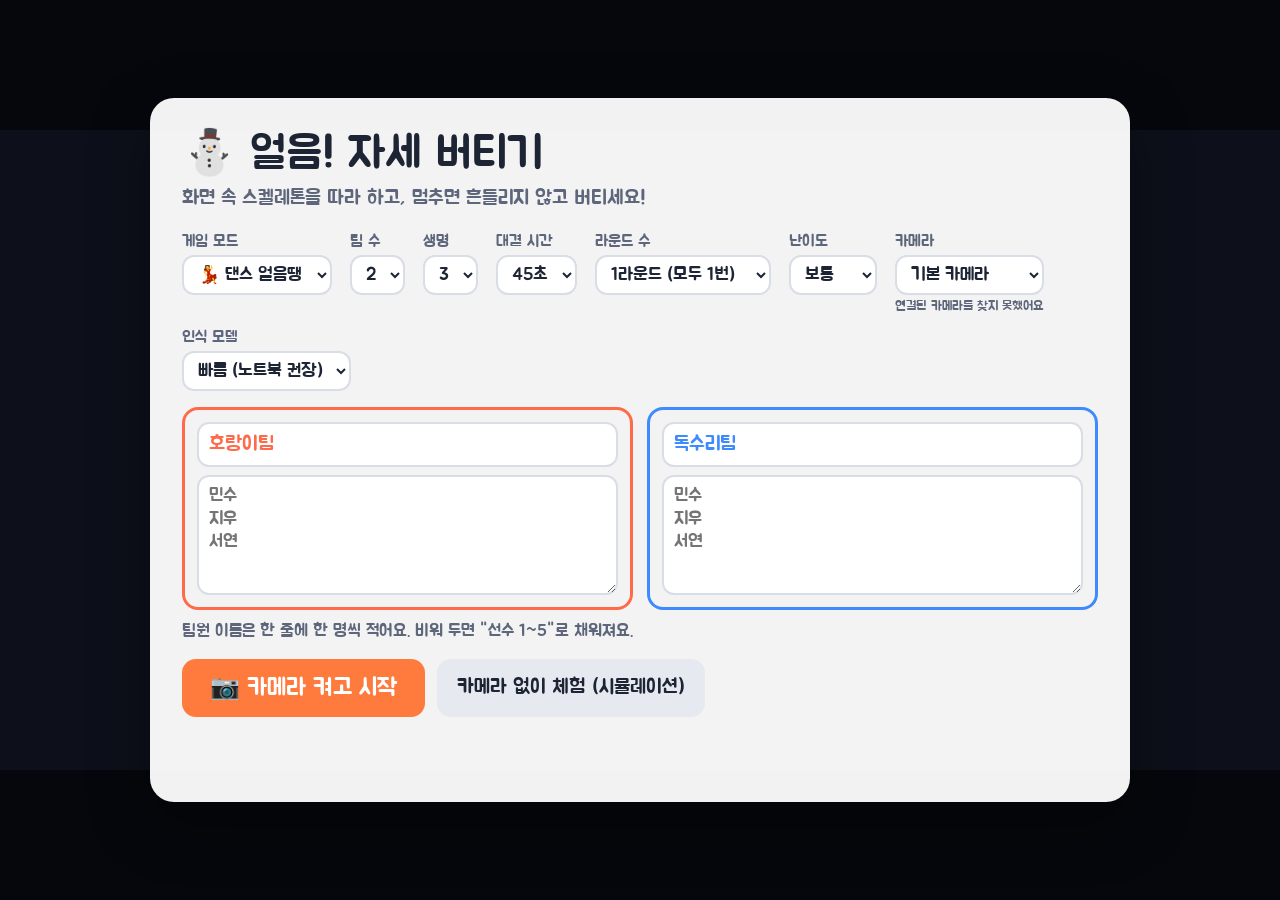
==== index.html @ ce761e34 "Serve without caching so updates never mix file versions After an update, Chrome reloaded app.js but" ====
<!doctype html>
<html lang="ko">
<head>
  <meta charset="utf-8" />
  <meta name="viewport" content="width=device-width, initial-scale=1" />
  <title>얼음! 자세 버티기</title>
  <link rel="preconnect" href="https://fonts.googleapis.com" />
  <link href="https://fonts.googleapis.com/css2?family=Jua&display=swap" rel="stylesheet" />
  <link rel="stylesheet" href="css/style.css" />
</head>
<body>
  <video id="video" playsinline muted></video>
  <canvas id="stage"></canvas>

  <!-- 게임 중 HUD -->
  <div id="hud" class="hidden">
    <div class="topbar">
      <div class="round-timer"><span id="roundTime">60</span><small>초</small></div>
      <div class="pose-card">
        <canvas id="ghost" width="360" height="400"></canvas>
        <div class="pose-info">
          <div class="pose-name"><span id="poseEmoji"></span> <span id="poseName"></span></div>
          <div class="pose-hint" id="poseHint"></div>
          <div class="bar"><div id="poseBar"></div></div>
          <div class="pose-phase" id="posePhase"></div>
        </div>
      </div>
      <div class="round-timer ghosty"><span>⛄</span></div>
    </div>
    <div class="player-panel" id="panel0"></div>
    <div class="player-panel right" id="panel1"></div>
  </div>

  <!-- 큰 글씨 알림 (카운트다운 등) -->
  <div id="bigText" class="hidden"></div>

  <!-- 설정 화면 -->
  <section id="setup" class="screen">
    <div class="card wide">
      <h1>⛄ 얼음! 자세 버티기</h1>
      <p class="sub">화면 속 스켈레톤을 따라 하고, 멈추면 흔들리지 않고 버티세요!</p>
      <div class="row">
        <label>게임 모드
          <select id="mode"><option value="dance">💃 댄스 얼음땡</option><option value="hold">🧊 자세 버티기</option></select>
        </label>
        <label>팀 수
          <select id="teamCount"><option>2</option><option>3</option><option>4</option></select>
        </label>
        <label>생명
          <select id="lives"><option>3</option><option>4</option><option>5</option></select>
        </label>
        <label>대결 시간
          <select id="roundSec"><option value="30">30초</option><option value="45">45초</option><option value="60">60초</option><option value="90">90초</option></select>
        </label>
        <label>라운드 수
          <select id="rounds"><option value="1">1라운드 (모두 1번)</option><option value="2">2라운드 (모두 2번)</option><option value="3">3라운드 (모두 3번)</option></select>
        </label>
        <label id="poseSecLabel">자세 바뀌는 간격
          <select id="poseSec"><option value="10">10초</option><option value="15">15초</option><option value="20">20초</option></select>
        </label>
        <label>난이도
          <select id="difficulty"><option value="easy">쉬움</option><option value="normal">보통</option><option value="hard">어려움</option></select>
        </label>
        <label>카메라
          <select id="camera"><option value="">기본 카메라</option></select>
          <small id="cameraNote" class="note"></small>
        </label>
        <label>인식 모델
          <select id="model"><option value="lite">빠름 (노트북 권장)</option><option value="full">정확 (좋은 PC)</option></select>
        </label>
      </div>
      <div id="teams" class="teams"></div>
      <p class="tip">팀원 이름은 한 줄에 한 명씩 적어요. 비워 두면 "선수 1~5"로 채워져요.</p>
      <div class="actions">
        <button id="startBtn" class="primary">📷 카메라 켜고 시작</button>
        <button id="simBtn">카메라 없이 체험 (시뮬레이션)</button>
      </div>
      <p id="setupMsg" class="msg"></p>
    </div>
  </section>

  <!-- 대기실: 점수판 + 다음 대결 뽑기 -->
  <section id="lobby" class="screen hidden">
    <div class="lobby-left card">
      <h2>🏆 점수판</h2>
      <div id="scoreboard"></div>
      <h3>최근 대결</h3>
      <ol id="history"></ol>
      <div class="small-actions">
        <button id="settingsBtn">⚙️ 설정</button>
        <button id="resetScoreBtn">점수 초기화</button>
      </div>
    </div>
    <div class="lobby-right card">
      <h2>다음 대결</h2>
      <div id="stageInfo" class="stage-info"></div>
      <div class="versus" id="versus"></div>
      <div id="modeInfo" class="mode-info"></div>
      <div class="presence">
        <span id="pres0">왼쪽 선수 ⏳</span>
        <span id="pres1">오른쪽 선수 ⏳</span>
      </div>
      <p class="tip">두 선수는 화면 왼쪽/오른쪽에 서서 머리부터 발끝까지 보이게 해 주세요.</p>
      <div class="actions">
        <button id="drawBtn">🎲 다시 뽑기 <kbd>R</kbd></button>
        <button id="fightBtn" class="primary">대결 시작! <kbd>Space</kbd></button>
      </div>
    </div>
  </section>

  <!-- 결과 -->
  <section id="result" class="screen hidden">
    <div class="card">
      <div id="resultTitle" class="result-title"></div>
      <div id="resultBody" class="result-body"></div>
      <div class="actions">
        <button id="nextBtn" class="primary">다음 대결 <kbd>Space</kbd></button>
      </div>
    </div>
  </section>

  <script type="module" src="js/app.js"></script>
  <script>
    // 게임 코드가 못 뜨면(예: 브라우저가 옛 파일을 캐시해서 버전이 섞임) 버튼이 안 눌리므로 안내를 띄운다
    setTimeout(function () {
      if (window.__game) return;
      var m = document.getElementById('setupMsg');
      if (m) {
        m.style.color = 'var(--bad)';
        m.textContent = '게임을 불러오지 못했어요. Cmd+Shift+R (윈도우는 Ctrl+Shift+R)로 강력 새로고침해 주세요. 그래도 안 되면 인터넷 연결과 서버가 켜져 있는지 확인해 주세요.';
      }
    }, 3000);
  </script>
</body>
</html>
---- css/style.css ----
:root {
  --panel-h: 150px;
  --bg: #11151f;
  --card: rgba(255, 255, 255, 0.95);
  --ink: #1d2433;
  --muted: #5d667a;
  --accent: #ff7a3d;
  --good: #2fbf71;
  --bad: #ff4d5e;
  --warn: #ffb020;
}

* { box-sizing: border-box; }
html, body { margin: 0; height: 100%; overflow: hidden; background: var(--bg); color: var(--ink);
  font-family: 'Jua', 'Apple SD Gothic Neo', 'Malgun Gothic', sans-serif; }
button, select, input, textarea { font: inherit; }

#video { display: none; }
#stage { position: fixed; inset: 0; width: 100vw; height: 100vh; object-fit: contain; background: #000; }
/* 게임 중엔 아래쪽 선수 패널 자리만큼 영상을 올려서 발이 가려지지 않게 */
body.playing #stage { height: calc(100vh - var(--panel-h)); }

.hidden { display: none !important; }

/* ---------- 공통 카드/버튼 ---------- */
.screen { position: fixed; inset: 0; display: flex; align-items: center; justify-content: center;
  gap: 24px; padding: 24px; background: rgba(10, 14, 22, 0.55); overflow: auto; }
.card { background: var(--card); border-radius: 24px; padding: 28px 32px; box-shadow: 0 20px 60px rgba(0,0,0,.35);
  max-width: 560px; width: 100%; }
.card.wide { max-width: 980px; }
h1 { margin: 0 0 4px; font-size: 44px; font-weight: 400; }
h2 { margin: 0 0 16px; font-size: 32px; font-weight: 400; }
h3 { margin: 20px 0 8px; font-size: 22px; font-weight: 400; color: var(--muted); }
.sub { margin: 0 0 20px; color: var(--muted); font-size: 20px; }
.tip { color: var(--muted); font-size: 17px; margin: 10px 0; }
.msg { color: var(--bad); min-height: 1.2em; font-size: 18px; }

.row { display: flex; flex-wrap: wrap; gap: 12px 18px; margin-bottom: 16px; }
.row label { display: flex; flex-direction: column; font-size: 16px; color: var(--muted); gap: 4px; }
select, input, textarea { border: 2px solid #d9dde6; border-radius: 12px; padding: 8px 10px; background: #fff; color: var(--ink); font-size: 18px; }
textarea { resize: vertical; min-height: 120px; width: 100%; }

.teams { display: grid; grid-template-columns: repeat(auto-fit, minmax(190px, 1fr)); gap: 14px; }
.team-edit { border-radius: 16px; padding: 12px; border: 3px solid; display: flex; flex-direction: column; gap: 8px; }
.team-edit input { width: 100%; font-size: 20px; }

.actions { display: flex; gap: 12px; flex-wrap: wrap; margin-top: 18px; }
button { border: none; border-radius: 14px; padding: 12px 20px; font-size: 20px; cursor: pointer; background: #e6e9f0; color: var(--ink); }
button:hover { filter: brightness(0.96); }
button.primary { background: var(--accent); color: #fff; font-size: 24px; padding: 14px 28px; }
kbd { font-family: inherit; font-size: 14px; opacity: .7; border: 1px solid currentColor; border-radius: 6px; padding: 0 5px; margin-left: 6px; }

/* ---------- 대기실 ---------- */
#lobby { align-items: stretch; }
.lobby-left, .lobby-right { max-width: 460px; align-self: center; }
.team-score { display: flex; align-items: center; justify-content: space-between; padding: 10px 16px; border-radius: 14px; margin-bottom: 8px; color: #fff; font-size: 26px; }
.team-score b { font-size: 34px; font-weight: 400; }
#history { padding-left: 22px; margin: 0; font-size: 18px; color: var(--muted); max-height: 180px; overflow: auto; }
.small-actions { display: flex; gap: 8px; margin-top: 16px; }
.small-actions button { font-size: 16px; padding: 8px 14px; }

.versus { display: grid; grid-template-columns: 1fr auto 1fr; align-items: center; gap: 10px; text-align: center; }
.versus .who { border-radius: 18px; padding: 16px 8px; color: #fff; }
.versus .who .team { font-size: 18px; opacity: .9; }
.versus .who .name { font-size: 36px; }
.versus .vs { font-size: 34px; color: var(--accent); }
.versus.rolling .name { animation: shake .12s infinite; }
@keyframes shake { 50% { transform: translateY(-3px); } }
.presence { display: flex; justify-content: space-between; margin-top: 14px; font-size: 18px; }
.presence .on { color: var(--good); }

/* ---------- 게임 HUD ---------- */
#hud { position: fixed; inset: 0; pointer-events: none; }
.topbar { position: absolute; top: 14px; left: 14px; right: 14px; display: flex; justify-content: space-between; align-items: flex-start; gap: 12px; }
.round-timer { background: rgba(0,0,0,.55); color: #fff; border-radius: 20px; padding: 10px 18px; font-size: 54px; min-width: 120px; text-align: center; }
.round-timer small { font-size: 22px; margin-left: 2px; }
.round-timer.ghosty { background: transparent; }
.pose-card { display: flex; gap: 14px; align-items: center; background: var(--card); border-radius: 22px; padding: 10px 22px 10px 10px; box-shadow: 0 10px 30px rgba(0,0,0,.3); }
#ghost { width: 120px; height: 134px; background: #eef1f7; border-radius: 16px; }
.pose-name { font-size: 46px; line-height: 1.1; }
.pose-hint { font-size: 20px; color: var(--muted); margin-bottom: 8px; }
.pose-phase { font-size: 18px; margin-top: 6px; color: var(--accent); }
.bar { height: 12px; background: #e3e7ef; border-radius: 99px; overflow: hidden; min-width: 260px; }
.bar > div { height: 100%; background: var(--accent); width: 0; transition: width .1s linear; }

.player-panel { position: absolute; bottom: 10px; left: 12px; width: calc(50vw - 18px); height: calc(var(--panel-h) - 20px); background: rgba(0,0,0,.72); color: #fff; border-radius: 20px; padding: 10px 16px; border: 4px solid transparent;
  display: grid; grid-template-columns: 1fr 1.1fr; gap: 14px; align-items: center; }
.player-panel.right { left: auto; right: 12px; }
.player-panel .who { display: flex; gap: 10px; align-items: baseline; flex-wrap: wrap; }
.player-panel .pname { font-size: 34px; }
.player-panel .pteam { font-size: 18px; opacity: .85; }
.player-panel .hearts { font-size: 30px; letter-spacing: 2px; margin: 2px 0; }
.player-panel .hearts .lost { filter: grayscale(1); opacity: .35; }
.meter { display: grid; grid-template-columns: 74px 1fr 52px; align-items: center; gap: 8px; font-size: 16px; margin-top: 4px; }
.meter .track { height: 14px; background: rgba(255,255,255,.18); border-radius: 99px; overflow: hidden; }
.meter .fill { height: 100%; width: 0; border-radius: 99px; }
.status { font-size: 24px; min-height: 1.3em; }
.status.ok { color: var(--good); }
.status.wobble, .status.missing { color: var(--bad); }
.status.pose { color: var(--warn); }
.player-panel.hit { animation: hit .5s; }
@keyframes hit { 0%,100% { background: rgba(0,0,0,.6); } 30% { background: rgba(255,60,80,.85); transform: scale(1.03); } }
.player-panel.out { opacity: .55; }

#bigText { position: fixed; inset: 0; display: flex; align-items: center; justify-content: center; pointer-events: none;
  font-size: 22vh; color: #fff; text-shadow: 0 8px 30px rgba(0,0,0,.6); }
#bigText.pop { animation: pop .6s ease-out; }
@keyframes pop { from { transform: scale(1.6); opacity: 0; } to { transform: scale(1); opacity: 1; } }

/* ---------- 결과 ---------- */
.result-title { font-size: 52px; text-align: center; }
.result-body { display: grid; grid-template-columns: 1fr 1fr; gap: 12px; margin-top: 18px; }
.result-body .rcol { border-radius: 16px; padding: 14px; color: #fff; text-align: center; font-size: 20px; }
.result-body .rcol .big { font-size: 32px; }
#result .actions { justify-content: center; }

@media (max-width: 760px) {
  :root { --panel-h: 210px; }
  .player-panel { grid-template-columns: 1fr; gap: 2px; padding: 8px 10px; }
  .meter { grid-template-columns: 52px 1fr 34px; font-size: 13px; }
  h1 { font-size: 32px; }
  .pose-name { font-size: 30px; }
  .round-timer { font-size: 34px; min-width: 80px; }
  .round-timer.ghosty { display: none; }
  .bar { min-width: 140px; }
  .player-panel .pname { font-size: 24px; }
}
button:disabled { opacity: .45; cursor: not-allowed; }
#lobby { flex-wrap: wrap; }
.team-score small { display: block; font-size: 15px; opacity: .85; }
.team-score span { min-width: 0; }
.row label .note { font-size: 13px; color: var(--muted); max-width: 240px; }
#camera { max-width: 260px; }
.mode-info { font-size: 16px; color: var(--muted); margin: 10px 0 0; }
.mode-info.sim { color: #c0571f; }

/* ---------- 댄스 얼음땡: 가운데 위쪽 큰 춤 카드 ---------- */
#hud.dance .pose-card { flex-direction: column; gap: 6px; padding: 12px 16px 12px; text-align: center; border: 5px solid transparent; transition: border-color .2s, background .2s; }
#hud.dance #ghost { width: min(27vh, 24vw, 240px); height: min(30vh, 27vw, 266px); }
#hud.dance .pose-name { font-size: 28px; }
#hud.dance .pose-hint { font-size: 15px; margin-bottom: 4px; }
#hud.dance .bar { min-width: 0; width: 100%; }
#hud.dance.frozen .pose-card { border-color: #2a9df4; background: #e9f6ff; }
#hud.dance.frozen #ghost { background: #d4ecff; }
.player-panel .pscore { margin-left: auto; font-size: 34px; color: #ffd84d; }

/* ---------- 대회 단계 ---------- */
.stage-info { font-size: 18px; color: var(--muted); margin: -8px 0 14px; }
.stage-info.knockout { color: #d9480f; }
.stage-info.done { color: #b8860b; }
.stage-msg { grid-column: 1 / -1; font-size: 24px; padding: 14px 0; text-align: center; }
.stage-msg small { display: block; color: var(--muted); font-size: 16px; margin: 6px 0 12px; }
.stage-msg .champ { color: #fff; border-radius: 18px; padding: 14px; margin: 10px auto; max-width: 280px; font-size: 38px; box-shadow: 0 0 0 5px #ffd84d; }
.stage-msg .champ small { color: #fff; opacity: .9; margin: 0; }

.stage-msg .awards { display: grid; grid-template-columns: 1fr 1fr; gap: 10px; margin: 12px 0 4px; text-align: left; font-size: 17px; }
.stage-msg .awards > div { background: #f3f5fa; border-radius: 14px; padding: 10px 12px; }
.stage-msg .awards b { display: block; margin-bottom: 4px; }
.stage-msg .awards span { display: block; }
.stage-msg .awards em { font-style: normal; color: var(--muted); font-size: 14px; }
.stage-msg .awards.one { grid-template-columns: 1fr; max-width: 320px; margin-left: auto; margin-right: auto; }
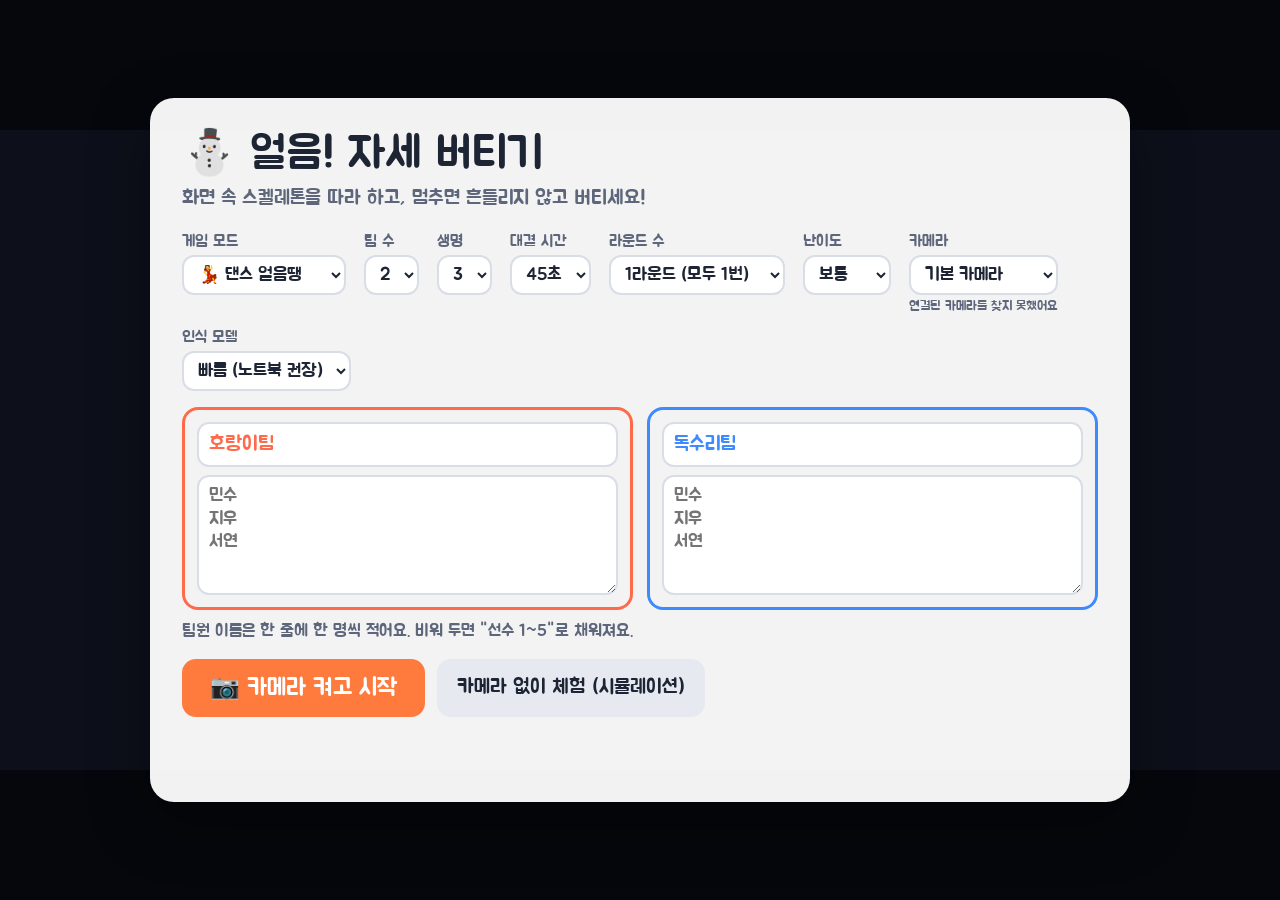
==== commit b2761157: "Add balloon, wall, running race and goalkeeper modes Four active mini-games share one module (js/arc" ====
--- a/index.html
+++ b/index.html
@@ -41,7 +41,14 @@
       <p class="sub">화면 속 스켈레톤을 따라 하고, 멈추면 흔들리지 않고 버티세요!</p>
       <div class="row">
         <label>게임 모드
-          <select id="mode"><option value="dance">💃 댄스 얼음땡</option><option value="hold">🧊 자세 버티기</option></select>
+          <select id="mode">
+            <option value="dance">💃 댄스 얼음땡</option>
+            <option value="balloon">🎈 풍선 터뜨리기</option>
+            <option value="wall">🧱 벽 통과하기</option>
+            <option value="race">🏃 제자리 달리기</option>
+            <option value="goalie">🧤 골키퍼</option>
+            <option value="hold">🧊 자세 버티기</option>
+          </select>
         </label>
         <label>팀 수
           <select id="teamCount"><option>2</option><option>3</option><option>4</option></select>
@@ -100,7 +107,7 @@
         <span id="pres0">왼쪽 선수 ⏳</span>
         <span id="pres1">오른쪽 선수 ⏳</span>
       </div>
-      <p class="tip">두 선수는 화면 왼쪽/오른쪽에 서서 머리부터 발끝까지 보이게 해 주세요.</p>
+      <p class="tip">두 선수는 화면 왼쪽/오른쪽에 서서 머리부터 발끝까지 보이게 해 주세요. 한 명만 있어도 시작할 수 있어요 (연습 경기, 기록 안 함).</p>
       <div class="actions">
         <button id="drawBtn">🎲 다시 뽑기 <kbd>R</kbd></button>
         <button id="fightBtn" class="primary">대결 시작! <kbd>Space</kbd></button>
--- a/css/style.css
+++ b/css/style.css
@@ -159,3 +159,19 @@
 .stage-msg .awards span { display: block; }
 .stage-msg .awards em { font-style: normal; color: var(--muted); font-size: 14px; }
 .stage-msg .awards.one { grid-template-columns: 1fr; max-width: 320px; margin-left: auto; margin-right: auto; }
+
+/* ---------- 활동형 미니게임 ---------- */
+#hud.arcade .pose-card { padding: 10px 20px; }
+#hud.arcade #ghost { display: none; }
+#hud.arcade .pose-name { font-size: 32px; }
+#hud.arcade .pose-hint { font-size: 17px; }
+#hud.race .pose-card { flex-direction: column; gap: 6px; text-align: center; }
+#hud.race #ghost { display: block; width: min(36vw, 420px); height: auto; aspect-ratio: 720 / 200; }
+#hud.race .pose-card { padding: 8px 12px; gap: 4px; }
+#hud.race .pose-hint, #hud.race .pose-name { display: none; }
+#hud.race .pose-phase { font-size: 15px; margin-top: 2px; }
+#hud.race .bar { min-width: 0; width: 100%; }
+.player-panel.simple { grid-template-columns: 1fr; }
+.status.great, .status.ok { color: var(--good); }
+.status.follow { color: var(--warn); }
+.status.empty { color: #aab; }
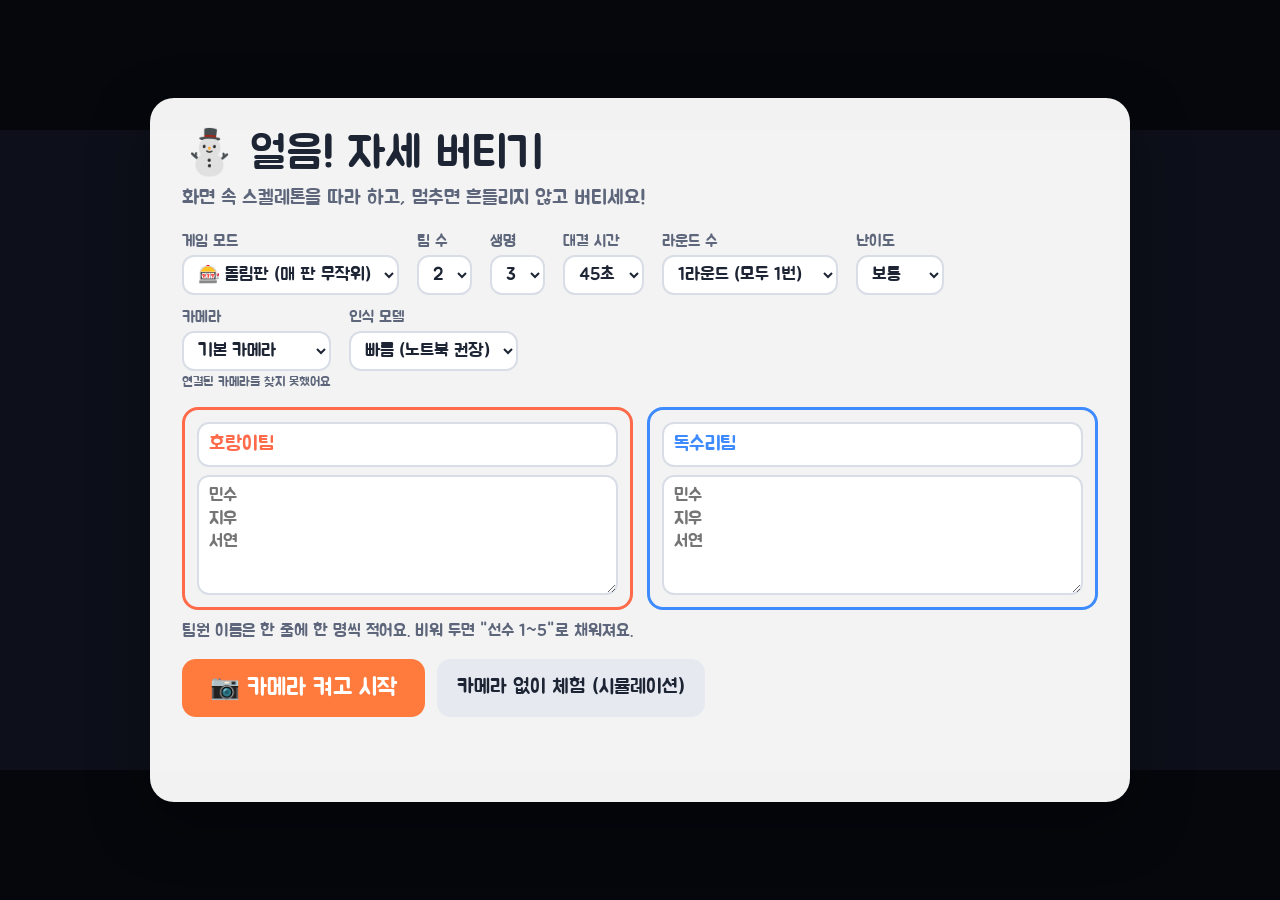
==== commit ab4c9aa2: "Add game roulette, normalized team points and harder goalkeeper Each match adds both players' 0-100 " ====
--- a/index.html
+++ b/index.html
@@ -42,6 +42,7 @@
       <div class="row">
         <label>게임 모드
           <select id="mode">
+            <option value="random">🎰 돌림판 (매 판 무작위)</option>
             <option value="dance">💃 댄스 얼음땡</option>
             <option value="balloon">🎈 풍선 터뜨리기</option>
             <option value="wall">🧱 벽 통과하기</option>
@@ -115,6 +116,14 @@
     </div>
   </section>
 
+  <!-- 게임 돌림판 -->
+  <section id="roulette" class="screen hidden">
+    <div class="card roulette-card">
+      <div id="rouletteTitle" class="result-title"></div>
+      <canvas id="wheel" width="520" height="520"></canvas>
+    </div>
+  </section>
+
   <!-- 결과 -->
   <section id="result" class="screen hidden">
     <div class="card">
--- a/css/style.css
+++ b/css/style.css
@@ -175,3 +175,9 @@
 .status.great, .status.ok { color: var(--good); }
 .status.follow { color: var(--warn); }
 .status.empty { color: #aab; }
+
+/* ---------- 게임 돌림판 ---------- */
+#roulette { z-index: 5; background: rgba(10, 14, 22, 0.75); }
+.roulette-card { text-align: center; max-width: 600px; }
+#wheel { width: min(70vh, 80vw, 520px); height: auto; aspect-ratio: 1; display: block; margin: 12px auto 0; }
+.result-body .pts { font-size: 16px; opacity: .9; }
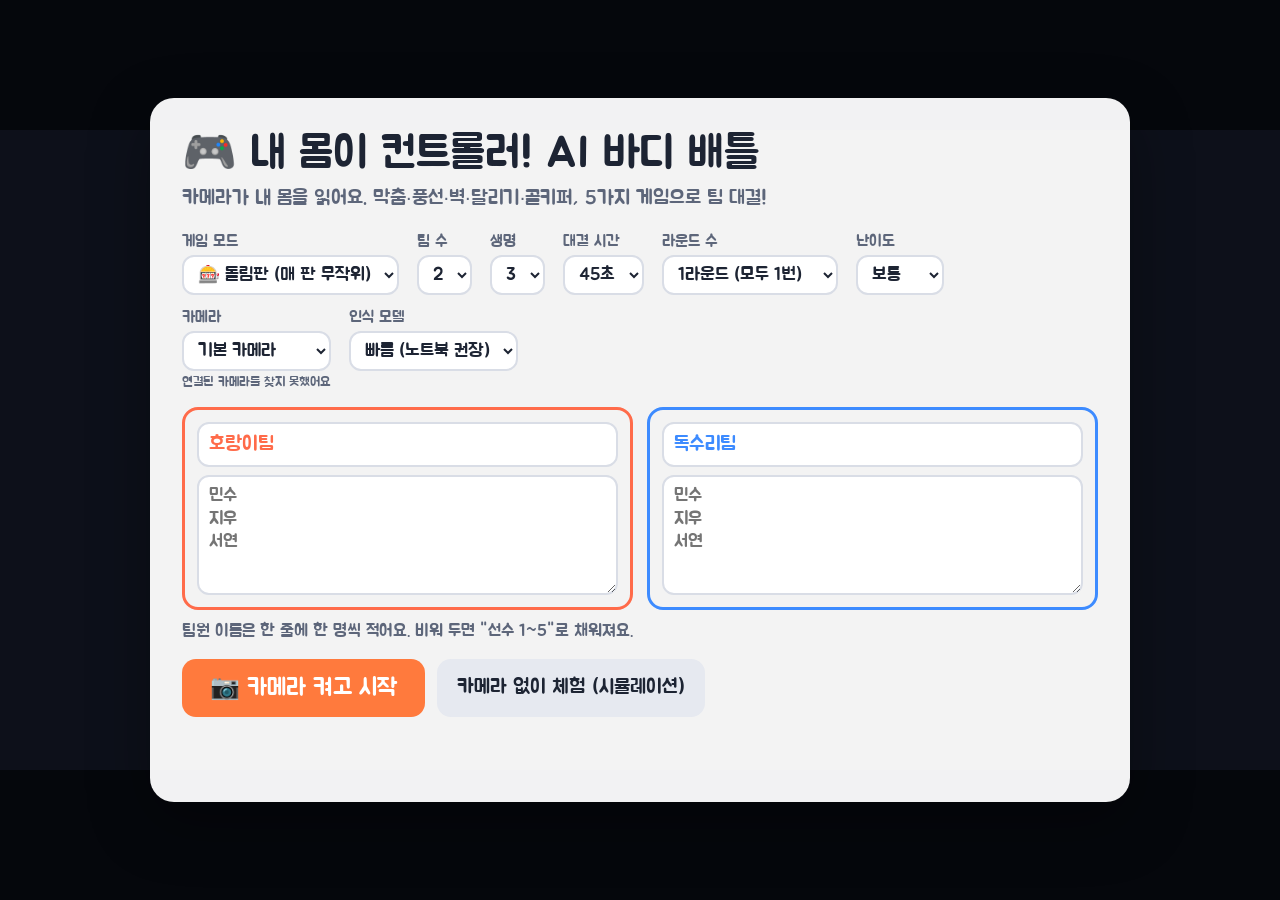
==== commit 12ca9b1f: "Rename the game to 내 몸이 컨트롤러! AI 바디 배틀 Updates the page title, setup heading, subtitle (now describi" ====
--- a/index.html
+++ b/index.html
@@ -3,7 +3,7 @@
 <head>
   <meta charset="utf-8" />
   <meta name="viewport" content="width=device-width, initial-scale=1" />
-  <title>얼음! 자세 버티기</title>
+  <title>내 몸이 컨트롤러! AI 바디 배틀</title>
   <link rel="preconnect" href="https://fonts.googleapis.com" />
   <link href="https://fonts.googleapis.com/css2?family=Jua&display=swap" rel="stylesheet" />
   <link rel="stylesheet" href="css/style.css" />
@@ -25,7 +25,7 @@
           <div class="pose-phase" id="posePhase"></div>
         </div>
       </div>
-      <div class="round-timer ghosty"><span>⛄</span></div>
+      <div class="round-timer ghosty"><span>🎮</span></div>
     </div>
     <div class="player-panel" id="panel0"></div>
     <div class="player-panel right" id="panel1"></div>
@@ -37,18 +37,17 @@
   <!-- 설정 화면 -->
   <section id="setup" class="screen">
     <div class="card wide">
-      <h1>⛄ 얼음! 자세 버티기</h1>
-      <p class="sub">화면 속 스켈레톤을 따라 하고, 멈추면 흔들리지 않고 버티세요!</p>
+      <h1>🎮 내 몸이 컨트롤러! AI 바디 배틀</h1>
+      <p class="sub">카메라가 내 몸을 읽어요. 막춤·풍선·벽·달리기·골키퍼, 5가지 게임으로 팀 대결!</p>
       <div class="row">
         <label>게임 모드
           <select id="mode">
             <option value="random">🎰 돌림판 (매 판 무작위)</option>
-            <option value="dance">💃 댄스 얼음땡</option>
+            <option value="dance">💃 막춤 얼음땡</option>
             <option value="balloon">🎈 풍선 터뜨리기</option>
             <option value="wall">🧱 벽 통과하기</option>
             <option value="race">🏃 제자리 달리기</option>
             <option value="goalie">🧤 골키퍼</option>
-            <option value="hold">🧊 자세 버티기</option>
           </select>
         </label>
         <label>팀 수
@@ -62,9 +61,6 @@
         </label>
         <label>라운드 수
           <select id="rounds"><option value="1">1라운드 (모두 1번)</option><option value="2">2라운드 (모두 2번)</option><option value="3">3라운드 (모두 3번)</option></select>
-        </label>
-        <label id="poseSecLabel">자세 바뀌는 간격
-          <select id="poseSec"><option value="10">10초</option><option value="15">15초</option><option value="20">20초</option></select>
         </label>
         <label>난이도
           <select id="difficulty"><option value="easy">쉬움</option><option value="normal">보통</option><option value="hard">어려움</option></select>
--- a/css/style.css
+++ b/css/style.css
@@ -134,14 +134,6 @@
 .mode-info { font-size: 16px; color: var(--muted); margin: 10px 0 0; }
 .mode-info.sim { color: #c0571f; }
 
-/* ---------- 댄스 얼음땡: 가운데 위쪽 큰 춤 카드 ---------- */
-#hud.dance .pose-card { flex-direction: column; gap: 6px; padding: 12px 16px 12px; text-align: center; border: 5px solid transparent; transition: border-color .2s, background .2s; }
-#hud.dance #ghost { width: min(27vh, 24vw, 240px); height: min(30vh, 27vw, 266px); }
-#hud.dance .pose-name { font-size: 28px; }
-#hud.dance .pose-hint { font-size: 15px; margin-bottom: 4px; }
-#hud.dance .bar { min-width: 0; width: 100%; }
-#hud.dance.frozen .pose-card { border-color: #2a9df4; background: #e9f6ff; }
-#hud.dance.frozen #ghost { background: #d4ecff; }
 .player-panel .pscore { margin-left: auto; font-size: 34px; color: #ffd84d; }
 
 /* ---------- 대회 단계 ---------- */
@@ -161,16 +153,24 @@
 .stage-msg .awards.one { grid-template-columns: 1fr; max-width: 320px; margin-left: auto; margin-right: auto; }
 
 /* ---------- 활동형 미니게임 ---------- */
-#hud.arcade .pose-card { padding: 10px 20px; }
+/* 대시보드(시간·게임 카드)는 아래 띠 가운데, 두 선수 패널 사이에 둔다 → 게임 화면을 가리지 않음 */
+#hud .topbar { top: auto; bottom: 10px; left: calc(33vw + 4px); right: calc(33vw + 4px); height: calc(var(--panel-h) - 20px);
+  justify-content: center; align-items: stretch; gap: 8px; }
+#hud .round-timer { font-size: 44px; min-width: 0; width: 92px; flex: none; padding: 6px 8px; border-radius: 18px;
+  display: flex; align-items: center; justify-content: center; background: rgba(0,0,0,.72); }
+#hud .round-timer small { font-size: 18px; }
+#hud .round-timer.ghosty { display: none; }
+#hud .pose-card { flex: 1; min-width: 0; padding: 8px 14px; border-radius: 18px; gap: 4px; flex-direction: column; align-items: stretch; justify-content: center; box-shadow: none; }
+#hud .pose-info { min-width: 0; }
 #hud.arcade #ghost { display: none; }
-#hud.arcade .pose-name { font-size: 32px; }
-#hud.arcade .pose-hint { font-size: 17px; }
-#hud.race .pose-card { flex-direction: column; gap: 6px; text-align: center; }
-#hud.race #ghost { display: block; width: min(36vw, 420px); height: auto; aspect-ratio: 720 / 200; }
-#hud.race .pose-card { padding: 8px 12px; gap: 4px; }
+#hud .pose-name { font-size: 24px; white-space: nowrap; overflow: hidden; text-overflow: ellipsis; }
+#hud .pose-hint { font-size: 14px; margin-bottom: 4px; white-space: nowrap; overflow: hidden; text-overflow: ellipsis; }
+#hud .pose-phase { font-size: 14px; margin-top: 3px; white-space: nowrap; overflow: hidden; text-overflow: ellipsis; }
+#hud .bar { min-width: 0; width: 100%; height: 10px; }
+#hud .player-panel { width: calc(33vw - 14px); }
+/* 달리기: 카드에는 트랙과 안내 한 줄만 */
+#hud.race #ghost { display: block; width: 100%; height: auto; max-height: calc(var(--panel-h) - 64px); object-fit: contain; aspect-ratio: 720 / 200; background: #eef1f7; border-radius: 10px; }
 #hud.race .pose-hint, #hud.race .pose-name { display: none; }
-#hud.race .pose-phase { font-size: 15px; margin-top: 2px; }
-#hud.race .bar { min-width: 0; width: 100%; }
 .player-panel.simple { grid-template-columns: 1fr; }
 .status.great, .status.ok { color: var(--good); }
 .status.follow { color: var(--warn); }
@@ -181,3 +181,14 @@
 .roulette-card { text-align: center; max-width: 600px; }
 #wheel { width: min(70vh, 80vw, 520px); height: auto; aspect-ratio: 1; display: block; margin: 12px auto 0; }
 .result-body .pts { font-size: 16px; opacity: .9; }
+
+/* ---------- 막춤 얼음땡: 얼음 동안 위 카드를 파랗게 ---------- */
+#hud.frozen .pose-card { border: 5px solid #2a9df4; background: #e9f6ff; }
+/* 좁아진 선수 패널: 이름·팀·점수를 한 줄에 */
+#hud .player-panel { padding: 8px 14px; }
+#hud .player-panel .who { flex-wrap: nowrap; min-width: 0; }
+#hud .player-panel .pname { font-size: clamp(20px, 2.3vw, 34px); white-space: nowrap; }
+#hud .player-panel .pteam { font-size: clamp(12px, 1.2vw, 18px); white-space: nowrap; overflow: hidden; text-overflow: ellipsis; min-width: 0; }
+#hud .player-panel .pscore { font-size: clamp(20px, 2.3vw, 34px); white-space: nowrap; }
+#hud .player-panel .hearts { font-size: clamp(20px, 2vw, 30px); }
+#hud .player-panel .status { font-size: clamp(16px, 1.6vw, 24px); white-space: nowrap; overflow: hidden; text-overflow: ellipsis; }
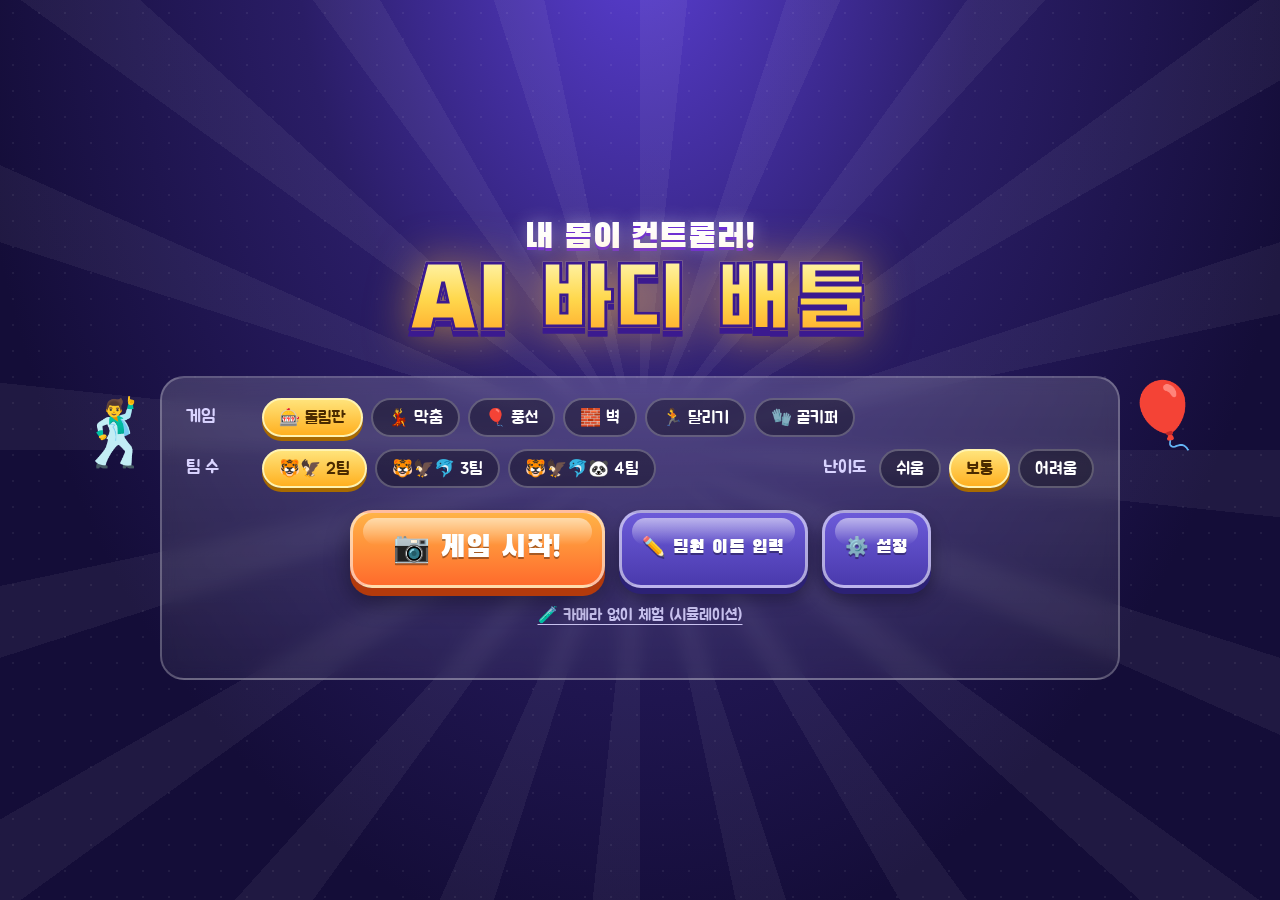
==== commit 1c6b7001: "Game-show UI overhaul and shooting-star balloons New night game-show look across every screen: gold " ====
--- a/index.html
+++ b/index.html
@@ -5,131 +5,154 @@
   <meta name="viewport" content="width=device-width, initial-scale=1" />
   <title>내 몸이 컨트롤러! AI 바디 배틀</title>
   <link rel="preconnect" href="https://fonts.googleapis.com" />
-  <link href="https://fonts.googleapis.com/css2?family=Jua&display=swap" rel="stylesheet" />
+  <link href="https://fonts.googleapis.com/css2?family=Black+Han+Sans&family=Jua&display=swap" rel="stylesheet" />
   <link rel="stylesheet" href="css/style.css" />
 </head>
 <body>
   <video id="video" playsinline muted></video>
   <canvas id="stage"></canvas>
 
-  <!-- 게임 중 HUD -->
+  <!-- 무대 배경 (게임 중이 아닐 때) -->
+  <div id="backdrop"><div class="rays"></div><div class="dots"></div></div>
+
+  <!-- 게임 중 HUD: 아래 띠 = 선수 카드 + 가운데 타이머 -->
   <div id="hud" class="hidden">
-    <div class="topbar">
-      <div class="round-timer"><span id="roundTime">60</span><small>초</small></div>
-      <div class="pose-card">
-        <canvas id="ghost" width="360" height="400"></canvas>
-        <div class="pose-info">
-          <div class="pose-name"><span id="poseEmoji"></span> <span id="poseName"></span></div>
-          <div class="pose-hint" id="poseHint"></div>
-          <div class="bar"><div id="poseBar"></div></div>
-          <div class="pose-phase" id="posePhase"></div>
-        </div>
+    <div id="fever" class="fever-banner hidden">🔥 FEVER TIME 🔥</div>
+    <div class="bottom-strip">
+      <div class="pcard" id="panel0"></div>
+      <div class="timer" id="timerBox">
+        <small id="gameLabel"></small>
+        <b id="roundTime">45</b>
+        <div class="tbar"><div id="poseBar"></div></div>
+        <small id="posePhase" class="phase"></small>
       </div>
-      <div class="round-timer ghosty"><span>🎮</span></div>
+      <div class="pcard" id="panel1"></div>
     </div>
-    <div class="player-panel" id="panel0"></div>
-    <div class="player-panel right" id="panel1"></div>
   </div>
 
   <!-- 큰 글씨 알림 (카운트다운 등) -->
   <div id="bigText" class="hidden"></div>
 
-  <!-- 설정 화면 -->
-  <section id="setup" class="screen">
-    <div class="card wide">
-      <h1>🎮 내 몸이 컨트롤러! AI 바디 배틀</h1>
-      <p class="sub">카메라가 내 몸을 읽어요. 막춤·풍선·벽·달리기·골키퍼, 5가지 게임으로 팀 대결!</p>
-      <div class="row">
-        <label>게임 모드
-          <select id="mode">
-            <option value="random">🎰 돌림판 (매 판 무작위)</option>
-            <option value="dance">💃 막춤 얼음땡</option>
-            <option value="balloon">🎈 풍선 터뜨리기</option>
-            <option value="wall">🧱 벽 통과하기</option>
-            <option value="race">🏃 제자리 달리기</option>
-            <option value="goalie">🧤 골키퍼</option>
-          </select>
-        </label>
-        <label>팀 수
-          <select id="teamCount"><option>2</option><option>3</option><option>4</option></select>
-        </label>
-        <label>생명
-          <select id="lives"><option>3</option><option>4</option><option>5</option></select>
-        </label>
-        <label>대결 시간
-          <select id="roundSec"><option value="30">30초</option><option value="45">45초</option><option value="60">60초</option><option value="90">90초</option></select>
-        </label>
-        <label>라운드 수
-          <select id="rounds"><option value="1">1라운드 (모두 1번)</option><option value="2">2라운드 (모두 2번)</option><option value="3">3라운드 (모두 3번)</option></select>
-        </label>
-        <label>난이도
-          <select id="difficulty"><option value="easy">쉬움</option><option value="normal">보통</option><option value="hard">어려움</option></select>
-        </label>
-        <label>카메라
-          <select id="camera"><option value="">기본 카메라</option></select>
-          <small id="cameraNote" class="note"></small>
-        </label>
-        <label>인식 모델
-          <select id="model"><option value="lite">빠름 (노트북 권장)</option><option value="full">정확 (좋은 PC)</option></select>
-        </label>
+  <!-- ① 타이틀 · 설정 -->
+  <section id="setup" class="screen solid">
+    <div class="title-logo bob">
+      <div class="logo-l1">내 몸이 컨트롤러!</div>
+      <div class="logo-l2">AI 바디 배틀</div>
+    </div>
+    <div class="deco" style="left:6%;top:44%">🕺</div>
+    <div class="deco" style="right:6%;top:42%;animation-delay:.4s">🎈</div>
+    <div class="glass setup-panel">
+      <div class="chip-row"><span class="row-label">게임</span><div class="chips" data-for="mode"></div></div>
+      <div class="chip-row">
+        <span class="row-label">팀 수</span><div class="chips" data-for="teamCount"></div>
+        <span class="row-label right">난이도</span><div class="chips" data-for="difficulty"></div>
       </div>
-      <div id="teams" class="teams"></div>
-      <p class="tip">팀원 이름은 한 줄에 한 명씩 적어요. 비워 두면 "선수 1~5"로 채워져요.</p>
-      <div class="actions">
-        <button id="startBtn" class="primary">📷 카메라 켜고 시작</button>
-        <button id="simBtn">카메라 없이 체험 (시뮬레이션)</button>
+      <div class="setup-actions">
+        <button id="startBtn" class="btn btn-go big-btn">📷 게임 시작!</button>
+        <button id="teamsBtn" class="btn btn-ghost">✏️ 팀원 이름 입력</button>
+        <button id="optsBtn" class="btn btn-ghost">⚙️ 설정</button>
       </div>
+      <button id="simBtn" class="link-btn">🧪 카메라 없이 체험 (시뮬레이션)</button>
       <p id="setupMsg" class="msg"></p>
+    </div>
+    <!-- 칩 버튼이 값을 바꾸는 숨은 선택 상자 -->
+    <div class="hidden">
+      <select id="mode">
+        <option value="random">🎰 돌림판</option><option value="dance">💃 막춤</option><option value="balloon">🎈 풍선</option>
+        <option value="wall">🧱 벽</option><option value="race">🏃 달리기</option><option value="goalie">🧤 골키퍼</option>
+      </select>
+      <select id="teamCount"><option>2</option><option>3</option><option>4</option></select>
+      <select id="difficulty"><option value="easy">쉬움</option><option value="normal">보통</option><option value="hard">어려움</option></select>
     </div>
   </section>
 
-  <!-- 대기실: 점수판 + 다음 대결 뽑기 -->
+  <!-- 팀원 이름 입력 창 -->
+  <div id="teamModal" class="modal hidden">
+    <div class="glass modal-card wide">
+      <div class="modal-title">✏️ 팀원 이름 입력</div>
+      <p class="modal-tip">한 줄에 한 명씩 적어요. 비워 두면 "선수 1~5"로 채워져요.</p>
+      <div id="teams" class="teams"></div>
+      <div class="modal-actions"><button class="btn btn-green close-modal">✔ 완료</button></div>
+    </div>
+  </div>
+
+  <!-- 설정 창 -->
+  <div id="optModal" class="modal hidden">
+    <div class="glass modal-card">
+      <div class="modal-title">⚙️ 설정</div>
+      <div class="opt-grid">
+        <label>생명<select id="lives"><option>3</option><option>4</option><option>5</option></select></label>
+        <label>대결 시간<select id="roundSec"><option value="30">30초</option><option value="45">45초</option><option value="60">60초</option><option value="90">90초</option></select></label>
+        <label>라운드 수<select id="rounds"><option value="1">1라운드 (모두 1번)</option><option value="2">2라운드 (모두 2번)</option><option value="3">3라운드 (모두 3번)</option></select></label>
+        <label>인식 모델<select id="model"><option value="lite">빠름 (노트북 권장)</option><option value="full">정확 (좋은 PC)</option></select></label>
+        <label class="span2">카메라<select id="camera"><option value="">기본 카메라</option></select><small id="cameraNote" class="note"></small></label>
+      </div>
+      <div class="modal-actions"><button class="btn btn-green close-modal">✔ 완료</button></div>
+    </div>
+  </div>
+
+  <!-- ② 대기실 -->
   <section id="lobby" class="screen hidden">
-    <div class="lobby-left card">
-      <h2>🏆 점수판</h2>
-      <div id="scoreboard"></div>
-      <h3>최근 대결</h3>
-      <ol id="history"></ol>
+    <div class="glass lobby-left">
+      <div class="panel-title">🏆 팀 순위</div>
+      <div id="scoreboard" class="rank-list"></div>
+      <div id="history" class="history"></div>
       <div class="small-actions">
-        <button id="settingsBtn">⚙️ 설정</button>
-        <button id="resetScoreBtn">점수 초기화</button>
+        <button id="settingsBtn" class="btn btn-ghost small">⚙️ 처음 화면</button>
+        <button id="resetScoreBtn" class="btn btn-ghost small">🔄 점수 초기화</button>
       </div>
     </div>
-    <div class="lobby-right card">
-      <h2>다음 대결</h2>
-      <div id="stageInfo" class="stage-info"></div>
-      <div class="versus" id="versus"></div>
+    <div class="lobby-right">
+      <div id="stageInfo" class="chip info-chip"></div>
+      <div id="versus" class="versus"></div>
+      <div class="presence"><span id="pres0" class="chip">왼쪽 선수 ⏳</span><span id="pres1" class="chip">오른쪽 선수 ⏳</span></div>
       <div id="modeInfo" class="mode-info"></div>
-      <div class="presence">
-        <span id="pres0">왼쪽 선수 ⏳</span>
-        <span id="pres1">오른쪽 선수 ⏳</span>
-      </div>
-      <p class="tip">두 선수는 화면 왼쪽/오른쪽에 서서 머리부터 발끝까지 보이게 해 주세요. 한 명만 있어도 시작할 수 있어요 (연습 경기, 기록 안 함).</p>
-      <div class="actions">
-        <button id="drawBtn">🎲 다시 뽑기 <kbd>R</kbd></button>
-        <button id="fightBtn" class="primary">대결 시작! <kbd>Space</kbd></button>
+      <div class="lobby-actions">
+        <button id="drawBtn" class="btn btn-blue">🎲 다시 뽑기 <span class="key">R</span></button>
+        <button id="fightBtn" class="btn btn-go">🎰 돌림판 돌리기! <span class="key">Space</span></button>
       </div>
     </div>
   </section>
 
-  <!-- 게임 돌림판 -->
+  <!-- ③ 돌림판 -->
   <section id="roulette" class="screen hidden">
-    <div class="card roulette-card">
-      <div id="rouletteTitle" class="result-title"></div>
-      <canvas id="wheel" width="520" height="520"></canvas>
-    </div>
+    <div id="rouletteTitle" class="roulette-title"></div>
+    <div class="wheel-wrap"><canvas id="wheel" width="620" height="620"></canvas></div>
   </section>
 
-  <!-- 결과 -->
+  <!-- ⑤ 대결 결과 -->
   <section id="result" class="screen hidden">
-    <div class="card">
-      <div id="resultTitle" class="result-title"></div>
-      <div id="resultBody" class="result-body"></div>
-      <div class="actions">
-        <button id="nextBtn" class="primary">다음 대결 <kbd>Space</kbd></button>
-      </div>
+    <div id="confetti" class="confetti-layer"></div>
+    <div class="result-head">
+      <div id="resultSub" class="logo-l1"></div>
+      <div id="resultTitle" class="logo-l2"></div>
+      <div id="resultReason" class="chip info-chip"></div>
     </div>
+    <div id="resultBody" class="result-cards"></div>
+    <button id="nextBtn" class="btn btn-green">다음 ▶ <span class="key">Space</span></button>
   </section>
+
+  <!-- ⑤-2 팀 점수 반영 · 순위 변동 -->
+  <section id="rankboard" class="screen hidden">
+    <div class="logo-l2 small-logo">🏆 팀 점수판</div>
+    <div id="rankAnim" class="rank-anim"></div>
+    <button id="rankNextBtn" class="btn btn-green">대기실로 ▶ <span class="key">Space</span></button>
+  </section>
+
+  <!-- ⑥ 시상식 -->
+  <section id="awards" class="screen hidden">
+    <div class="fireworks"><span>🎆</span><span>🎇</span><span>🎆</span><span>🎇</span></div>
+    <div class="awards-head">
+      <div class="logo-l1">우승 팀</div>
+      <div id="awardTeam" class="logo-l2"></div>
+      <div id="awardInfo" class="chip info-chip"></div>
+    </div>
+    <div id="podium" class="podium"></div>
+    <button id="awardsBackBtn" class="btn btn-ghost small">◀ 대기실</button>
+  </section>
+
+  <!-- 화면 전체 번쩍임 -->
+  <div id="flash" class="flash"></div>
 
   <script type="module" src="js/app.js"></script>
   <script>
@@ -138,7 +161,7 @@
       if (window.__game) return;
       var m = document.getElementById('setupMsg');
       if (m) {
-        m.style.color = 'var(--bad)';
+        m.style.color = '#ff8a95';
         m.textContent = '게임을 불러오지 못했어요. Cmd+Shift+R (윈도우는 Ctrl+Shift+R)로 강력 새로고침해 주세요. 그래도 안 되면 인터넷 연결과 서버가 켜져 있는지 확인해 주세요.';
       }
     }, 3000);
--- a/css/style.css
+++ b/css/style.css
@@ -1,194 +1,271 @@
+/* ===== AI 바디 배틀 — "밤의 게임쇼 무대" 테마 ===== */
 :root {
   --panel-h: 150px;
-  --bg: #11151f;
-  --card: rgba(255, 255, 255, 0.95);
-  --ink: #1d2433;
-  --muted: #5d667a;
-  --accent: #ff7a3d;
-  --good: #2fbf71;
+  --ink: #1b1440;
+  --gold: #ffd84d;
+  --p1: #ffcf3a;
+  --p2: #3ee6ff;
+  --good: #2fdc7a;
   --bad: #ff4d5e;
   --warn: #ffb020;
+  --muted: #c9c3f0;
+  --title: 'Black Han Sans', 'Jua', sans-serif;
 }
-
 * { box-sizing: border-box; }
-html, body { margin: 0; height: 100%; overflow: hidden; background: var(--bg); color: var(--ink);
+html, body { margin: 0; height: 100%; overflow: hidden; background: #0d0a24; color: #fff;
   font-family: 'Jua', 'Apple SD Gothic Neo', 'Malgun Gothic', sans-serif; }
 button, select, input, textarea { font: inherit; }
+.hidden { display: none !important; }
 
 #video { display: none; }
 #stage { position: fixed; inset: 0; width: 100vw; height: 100vh; object-fit: contain; background: #000; }
-/* 게임 중엔 아래쪽 선수 패널 자리만큼 영상을 올려서 발이 가려지지 않게 */
 body.playing #stage { height: calc(100vh - var(--panel-h)); }
-
-.hidden { display: none !important; }
-
-/* ---------- 공통 카드/버튼 ---------- */
-.screen { position: fixed; inset: 0; display: flex; align-items: center; justify-content: center;
-  gap: 24px; padding: 24px; background: rgba(10, 14, 22, 0.55); overflow: auto; }
-.card { background: var(--card); border-radius: 24px; padding: 28px 32px; box-shadow: 0 20px 60px rgba(0,0,0,.35);
-  max-width: 560px; width: 100%; }
-.card.wide { max-width: 980px; }
-h1 { margin: 0 0 4px; font-size: 44px; font-weight: 400; }
-h2 { margin: 0 0 16px; font-size: 32px; font-weight: 400; }
-h3 { margin: 20px 0 8px; font-size: 22px; font-weight: 400; color: var(--muted); }
-.sub { margin: 0 0 20px; color: var(--muted); font-size: 20px; }
-.tip { color: var(--muted); font-size: 17px; margin: 10px 0; }
-.msg { color: var(--bad); min-height: 1.2em; font-size: 18px; }
-
-.row { display: flex; flex-wrap: wrap; gap: 12px 18px; margin-bottom: 16px; }
-.row label { display: flex; flex-direction: column; font-size: 16px; color: var(--muted); gap: 4px; }
-select, input, textarea { border: 2px solid #d9dde6; border-radius: 12px; padding: 8px 10px; background: #fff; color: var(--ink); font-size: 18px; }
-textarea { resize: vertical; min-height: 120px; width: 100%; }
-
-.teams { display: grid; grid-template-columns: repeat(auto-fit, minmax(190px, 1fr)); gap: 14px; }
-.team-edit { border-radius: 16px; padding: 12px; border: 3px solid; display: flex; flex-direction: column; gap: 8px; }
-.team-edit input { width: 100%; font-size: 20px; }
-
-.actions { display: flex; gap: 12px; flex-wrap: wrap; margin-top: 18px; }
-button { border: none; border-radius: 14px; padding: 12px 20px; font-size: 20px; cursor: pointer; background: #e6e9f0; color: var(--ink); }
-button:hover { filter: brightness(0.96); }
-button.primary { background: var(--accent); color: #fff; font-size: 24px; padding: 14px 28px; }
-kbd { font-family: inherit; font-size: 14px; opacity: .7; border: 1px solid currentColor; border-radius: 6px; padding: 0 5px; margin-left: 6px; }
-
-/* ---------- 대기실 ---------- */
-#lobby { align-items: stretch; }
-.lobby-left, .lobby-right { max-width: 460px; align-self: center; }
-.team-score { display: flex; align-items: center; justify-content: space-between; padding: 10px 16px; border-radius: 14px; margin-bottom: 8px; color: #fff; font-size: 26px; }
-.team-score b { font-size: 34px; font-weight: 400; }
-#history { padding-left: 22px; margin: 0; font-size: 18px; color: var(--muted); max-height: 180px; overflow: auto; }
-.small-actions { display: flex; gap: 8px; margin-top: 16px; }
-.small-actions button { font-size: 16px; padding: 8px 14px; }
-
-.versus { display: grid; grid-template-columns: 1fr auto 1fr; align-items: center; gap: 10px; text-align: center; }
-.versus .who { border-radius: 18px; padding: 16px 8px; color: #fff; }
-.versus .who .team { font-size: 18px; opacity: .9; }
-.versus .who .name { font-size: 36px; }
-.versus .vs { font-size: 34px; color: var(--accent); }
-.versus.rolling .name { animation: shake .12s infinite; }
-@keyframes shake { 50% { transform: translateY(-3px); } }
-.presence { display: flex; justify-content: space-between; margin-top: 14px; font-size: 18px; }
-.presence .on { color: var(--good); }
-
-/* ---------- 게임 HUD ---------- */
+body.shake #stage { animation: shake .4s; }
+@keyframes shake { 20% { transform: translate(-10px, 4px); } 40% { transform: translate(9px, -5px); } 60% { transform: translate(-6px, 3px); } 80% { transform: translate(4px, -2px); } }
+
+/* ---------- 무대 배경 ---------- */
+#backdrop { position: fixed; inset: 0; overflow: hidden; pointer-events: none;
+  background: radial-gradient(ellipse at 50% -10%, rgba(91,63,214,.88) 0%, rgba(42,29,102,.9) 38%, rgba(20,13,56,.94) 75%); }
+body.playing #backdrop { display: none; }
+body.on-setup #backdrop { background: radial-gradient(ellipse at 50% -10%, #5b3fd6 0%, #2a1d66 38%, #140d38 75%); }
+.rays { position: absolute; inset: -60%; background: repeating-conic-gradient(from 0deg at 50% 50%, rgba(255,255,255,.05) 0 6deg, transparent 6deg 18deg); animation: spin 60s linear infinite; }
+.dots { position: absolute; inset: 0; background-image: radial-gradient(rgba(255,255,255,.12) 1.2px, transparent 1.4px); background-size: 26px 26px; opacity: .5; }
+@keyframes spin { to { transform: rotate(360deg); } }
+@keyframes bob { 50% { transform: translateY(-8px); } }
+@keyframes pulse { 50% { transform: scale(1.06); } }
+@keyframes twinkle { 50% { opacity: .25; transform: scale(.7); } }
+.bob { animation: bob 2.4s ease-in-out infinite; }
+
+/* ---------- 화면 공통 ---------- */
+.screen { position: fixed; inset: 0; display: flex; flex-direction: column; align-items: center; justify-content: center; gap: 18px; padding: 24px; overflow: auto; }
+.glass { background: linear-gradient(180deg, rgba(255,255,255,.16), rgba(255,255,255,.06)); border: 2px solid rgba(255,255,255,.25); border-radius: 24px; backdrop-filter: blur(8px); -webkit-backdrop-filter: blur(8px); }
+.chip { display: inline-flex; align-items: center; gap: 6px; padding: 7px 15px; border-radius: 999px; background: rgba(0,0,0,.35); border: 2px solid rgba(255,255,255,.25); font-size: 17px; color: #fff; }
+.chip.on { background: linear-gradient(#ffe37a, #ffb020); color: #4a2a00; border-color: #fff3b0; box-shadow: 0 4px 0 #a86a00; }
+.chip.ok { border-color: #7dff6b; color: #c8ffbf; }
+.chip.wait { border-color: #ff9aa6; color: #ffd0d6; animation: pulse 1s infinite; }
+button.chip { cursor: pointer; transition: transform .1s; }
+button.chip:hover { transform: translateY(-2px); }
+button.chip.on:active { transform: translateY(3px); box-shadow: 0 1px 0 #a86a00; }
+.info-chip { font-size: 18px; }
+
+/* 로고 글자 */
+.logo-l1 { font-family: var(--title); font-size: 34px; text-align: center; color: #fff; text-shadow: 0 3px 0 #6a2bd6, 0 0 18px rgba(255,255,255,.4); line-height: 1.1; }
+.logo-l2 { font-family: var(--title); font-size: 88px; text-align: center; line-height: 1.05; letter-spacing: 2px;
+  background: linear-gradient(180deg, #fff6b0 0%, #ffd84d 45%, #ff9a1f 100%); -webkit-background-clip: text; background-clip: text; color: transparent;
+  -webkit-text-stroke: 3px #3b1a8f; filter: drop-shadow(0 6px 0 #3b1a8f) drop-shadow(0 0 22px rgba(255,190,60,.55)); }
+.small-logo { font-size: 56px; }
+
+/* ---------- 젤리 버튼 ---------- */
+.btn { display: inline-flex; align-items: center; justify-content: center; gap: 10px; font-family: var(--title); font-size: 24px; color: #fff;
+  padding: 13px 30px 15px; border-radius: 22px; border: 3px solid rgba(255,255,255,.55); position: relative; letter-spacing: .5px; cursor: pointer;
+  text-shadow: 0 2px 0 rgba(0,0,0,.35); transition: transform .08s, box-shadow .08s, filter .15s; }
+.btn::after { content: ''; position: absolute; left: 10px; right: 10px; top: 5px; height: 38%; border-radius: 16px; background: linear-gradient(rgba(255,255,255,.55), rgba(255,255,255,0)); pointer-events: none; }
+.btn:hover { filter: brightness(1.08); transform: translateY(-2px) scale(1.02); }
+.btn:active { transform: translateY(6px); }
+.btn:disabled { filter: grayscale(.8) brightness(.7); cursor: not-allowed; transform: none; }
+.btn-go { background: linear-gradient(#ffb347, #ff6b2c); box-shadow: 0 8px 0 #b33a0c, 0 14px 24px rgba(0,0,0,.4); }
+.btn-go:active { box-shadow: 0 2px 0 #b33a0c, 0 4px 10px rgba(0,0,0,.4); }
+.btn-blue { background: linear-gradient(#5ad7ff, #2a7bff); box-shadow: 0 8px 0 #1546a6, 0 14px 24px rgba(0,0,0,.4); }
+.btn-blue:active { box-shadow: 0 2px 0 #1546a6; }
+.btn-green { background: linear-gradient(#8bff7a, #22c25a); box-shadow: 0 8px 0 #157a34, 0 14px 24px rgba(0,0,0,.4); }
+.btn-green:active { box-shadow: 0 2px 0 #157a34; }
+.btn-ghost { background: linear-gradient(#6c5bd9, #4a3aad); box-shadow: 0 6px 0 #2c2175, 0 10px 18px rgba(0,0,0,.35); font-size: 19px; padding: 10px 20px 12px; }
+.btn-ghost:active { box-shadow: 0 1px 0 #2c2175; }
+.btn.small { font-size: 16px; padding: 8px 14px 10px; border-radius: 16px; }
+.big-btn { font-size: 30px; padding: 16px 40px 18px; }
+.key { font-family: 'Jua'; font-size: 14px; background: rgba(0,0,0,.28); border-radius: 8px; padding: 2px 8px; border: 1px solid rgba(255,255,255,.4); text-shadow: none; }
+.link-btn { background: none; border: none; color: var(--muted); font-size: 16px; cursor: pointer; text-decoration: underline; text-underline-offset: 4px; margin-top: 4px; }
+
+/* ---------- ① 설정 ---------- */
+.title-logo { margin-bottom: 8px; }
+.deco { position: absolute; font-size: 64px; animation: bob 2.2s ease-in-out infinite; pointer-events: none; }
+.setup-panel { width: min(960px, 92vw); padding: 20px 24px; display: flex; flex-direction: column; align-items: center; gap: 12px; }
+.chip-row { display: flex; align-items: center; gap: 10px 12px; flex-wrap: wrap; width: 100%; }
+.row-label { width: 64px; color: #d9d3ff; font-size: 18px; }
+.row-label.right { width: auto; margin-left: auto; }
+.chips { display: flex; gap: 8px; flex-wrap: wrap; }
+.setup-actions { display: flex; gap: 14px; flex-wrap: wrap; justify-content: center; margin-top: 10px; }
+.msg { color: #ff8a95; min-height: 1.2em; font-size: 17px; margin: 0; text-align: center; }
+
+/* 창 (팀원 이름 / 설정) */
+.modal { position: fixed; inset: 0; z-index: 30; display: flex; align-items: center; justify-content: center; background: rgba(8,5,25,.7); padding: 20px; }
+.modal-card { width: min(560px, 94vw); max-height: 90vh; overflow: auto; padding: 22px 24px; background: linear-gradient(180deg, #3a2a8a, #24196a); }
+.modal-card.wide { width: min(1000px, 96vw); }
+.modal-title { font-family: var(--title); font-size: 30px; margin-bottom: 6px; }
+.modal-tip { color: var(--muted); margin: 0 0 12px; }
+.modal-actions { display: flex; justify-content: center; margin-top: 18px; }
+.teams { display: grid; grid-template-columns: repeat(auto-fit, minmax(200px, 1fr)); gap: 14px; }
+.team-edit { border-radius: 18px; padding: 12px; border: 3px solid; display: flex; flex-direction: column; gap: 8px; background: rgba(0,0,0,.2); }
+.team-edit .thead { display: flex; align-items: center; gap: 8px; }
+.team-edit input { flex: 1; min-width: 0; font-size: 20px; }
+select, input, textarea { border: 2px solid rgba(255,255,255,.3); border-radius: 12px; padding: 8px 10px; background: rgba(255,255,255,.92); color: var(--ink); font-size: 17px; }
+textarea { resize: vertical; min-height: 130px; width: 100%; }
+.opt-grid { display: grid; grid-template-columns: 1fr 1fr; gap: 14px; }
+.opt-grid label { display: flex; flex-direction: column; gap: 6px; color: #d9d3ff; font-size: 16px; }
+.opt-grid .span2 { grid-column: 1 / -1; }
+.note { font-size: 13px; color: var(--muted); }
+
+/* 팀 방패 */
+.shield { width: 46px; height: 52px; flex: none; clip-path: polygon(50% 0, 100% 16%, 100% 58%, 50% 100%, 0 58%, 0 16%); display: flex; align-items: center; justify-content: center; font-size: 24px; }
+
+/* ---------- ② 대기실 ---------- */
+#lobby { flex-direction: row; align-items: stretch; gap: 24px; padding: 28px; }
+.lobby-left { width: min(380px, 32vw); padding: 18px; display: flex; flex-direction: column; }
+.panel-title { font-family: var(--title); font-size: 28px; margin-bottom: 12px; }
+.rank-list { display: flex; flex-direction: column; gap: 8px; }
+.rank { display: flex; align-items: center; gap: 10px; padding: 8px 12px; border-radius: 16px; background: rgba(0,0,0,.25); border: 2px solid rgba(255,255,255,.12); }
+.rank.first { border-color: var(--gold); background: rgba(255,216,77,.15); }
+.rank .no { font-family: var(--title); font-size: 26px; width: 32px; text-align: center; }
+.rank .nm { flex: 1; min-width: 0; font-size: 19px; }
+.rank .nm small { display: block; font-size: 13px; color: var(--muted); }
+.rank .sc { font-family: var(--title); font-size: 26px; color: var(--gold); text-align: right; line-height: 1; }
+.rank .sc small { display: block; font-family: 'Jua'; font-size: 13px; color: var(--muted); margin-top: 4px; }
+.bar { height: 8px; border-radius: 99px; background: rgba(255,255,255,.12); overflow: hidden; margin-top: 4px; }
+.bar > i { display: block; height: 100%; border-radius: 99px; transition: width .2s; }
+.history { margin-top: 14px; font-size: 14px; color: var(--muted); flex: 1; overflow: auto; line-height: 1.6; }
+.small-actions { display: flex; gap: 8px; margin-top: 12px; flex-wrap: wrap; }
+.lobby-right { flex: 1; display: flex; flex-direction: column; align-items: center; justify-content: center; gap: 16px; min-width: 0; }
+.versus { width: 100%; max-width: 860px; display: flex; align-items: stretch; height: min(42vh, 330px); position: relative; }
+.vs-card { flex: 1; display: flex; flex-direction: column; align-items: center; justify-content: center; gap: 4px; border: 4px solid; position: relative; }
+.vs-card.l { border-radius: 26px 0 0 26px; clip-path: polygon(0 0, 100% 0, 88% 100%, 0 100%); animation: slideL .55s cubic-bezier(.2,1.4,.4,1); }
+.vs-card.r { border-radius: 0 26px 26px 0; clip-path: polygon(12% 0, 100% 0, 100% 100%, 0 100%); animation: slideR .55s cubic-bezier(.2,1.4,.4,1); }
+@keyframes slideL { from { transform: translateX(-60vw); } }
+@keyframes slideR { from { transform: translateX(60vw); } }
+.vs-card .side { font-size: 17px; }
+.vs-card .shield { width: 92px; height: 104px; font-size: 54px; box-shadow: inset 0 -6px 0 rgba(0,0,0,.15); }
+.vs-card .name { font-family: var(--title); font-size: clamp(34px, 4.4vw, 54px); line-height: 1.1; }
+.vs-card .helper { font-size: 14px; background: rgba(0,0,0,.25); border-radius: 99px; padding: 2px 10px; }
+.vs-badge { position: absolute; left: 50%; top: 50%; width: 120px; height: 120px; margin: -60px 0 0 -60px; border-radius: 50%; z-index: 3;
+  background: radial-gradient(circle, #fff 0%, #ffe066 35%, #ff4fa3 80%); display: flex; align-items: center; justify-content: center;
+  font-family: var(--title); font-size: 50px; color: #fff; -webkit-text-stroke: 2px #7a0f3a; box-shadow: 0 0 40px 10px rgba(255,79,163,.7);
+  animation: vsIn .6s .35s both, pulse .9s 1s ease-in-out infinite; }
+@keyframes vsIn { from { transform: scale(3) rotate(-20deg); opacity: 0; } }
+.vs-bolt { position: absolute; left: 50%; top: -12%; font-size: 60px; transform: translateX(-30%) rotate(15deg); z-index: 4; animation: vsIn .5s .5s both; }
+.versus.rolling .name { animation: roll .08s 6; }
+@keyframes roll { 50% { transform: translateY(-6px); opacity: .6; } }
+.presence { display: flex; gap: 24px; }
+.mode-info { font-size: 15px; color: var(--muted); }
+.mode-info.sim { color: #ffb38a; }
+.lobby-actions { display: flex; gap: 16px; }
+.stage-msg { width: 100%; text-align: center; font-size: 24px; display: flex; flex-direction: column; align-items: center; gap: 14px; }
+.stage-msg small { color: var(--muted); font-size: 17px; }
+
+/* ---------- ③ 돌림판 ---------- */
+#roulette { background: radial-gradient(circle at 50% 55%, rgba(106,60,255,.95) 0%, rgba(42,20,102,.96) 45%, rgba(14,8,40,.98) 80%); z-index: 20; }
+.roulette-title { font-family: var(--title); font-size: 64px; text-align: center; min-height: 80px;
+  background: linear-gradient(180deg, #fff6b0, #ffd84d 45%, #ff9a1f); -webkit-background-clip: text; background-clip: text; color: transparent;
+  -webkit-text-stroke: 3px #3b1a8f; filter: drop-shadow(0 5px 0 #3b1a8f); }
+.roulette-title.drop { animation: drop .5s cubic-bezier(.3,1.6,.5,1); }
+@keyframes drop { from { transform: translateY(-120px) scale(1.4); opacity: 0; } }
+.wheel-wrap { position: relative; }
+#wheel { width: min(64vh, 80vw, 620px); height: auto; aspect-ratio: 1; display: block; }
+
+/* ---------- ④ 게임 중 HUD ---------- */
 #hud { position: fixed; inset: 0; pointer-events: none; }
-.topbar { position: absolute; top: 14px; left: 14px; right: 14px; display: flex; justify-content: space-between; align-items: flex-start; gap: 12px; }
-.round-timer { background: rgba(0,0,0,.55); color: #fff; border-radius: 20px; padding: 10px 18px; font-size: 54px; min-width: 120px; text-align: center; }
-.round-timer small { font-size: 22px; margin-left: 2px; }
-.round-timer.ghosty { background: transparent; }
-.pose-card { display: flex; gap: 14px; align-items: center; background: var(--card); border-radius: 22px; padding: 10px 22px 10px 10px; box-shadow: 0 10px 30px rgba(0,0,0,.3); }
-#ghost { width: 120px; height: 134px; background: #eef1f7; border-radius: 16px; }
-.pose-name { font-size: 46px; line-height: 1.1; }
-.pose-hint { font-size: 20px; color: var(--muted); margin-bottom: 8px; }
-.pose-phase { font-size: 18px; margin-top: 6px; color: var(--accent); }
-.bar { height: 12px; background: #e3e7ef; border-radius: 99px; overflow: hidden; min-width: 260px; }
-.bar > div { height: 100%; background: var(--accent); width: 0; transition: width .1s linear; }
-
-.player-panel { position: absolute; bottom: 10px; left: 12px; width: calc(50vw - 18px); height: calc(var(--panel-h) - 20px); background: rgba(0,0,0,.72); color: #fff; border-radius: 20px; padding: 10px 16px; border: 4px solid transparent;
-  display: grid; grid-template-columns: 1fr 1.1fr; gap: 14px; align-items: center; }
-.player-panel.right { left: auto; right: 12px; }
-.player-panel .who { display: flex; gap: 10px; align-items: baseline; flex-wrap: wrap; }
-.player-panel .pname { font-size: 34px; }
-.player-panel .pteam { font-size: 18px; opacity: .85; }
-.player-panel .hearts { font-size: 30px; letter-spacing: 2px; margin: 2px 0; }
-.player-panel .hearts .lost { filter: grayscale(1); opacity: .35; }
-.meter { display: grid; grid-template-columns: 74px 1fr 52px; align-items: center; gap: 8px; font-size: 16px; margin-top: 4px; }
-.meter .track { height: 14px; background: rgba(255,255,255,.18); border-radius: 99px; overflow: hidden; }
-.meter .fill { height: 100%; width: 0; border-radius: 99px; }
-.status { font-size: 24px; min-height: 1.3em; }
-.status.ok { color: var(--good); }
-.status.wobble, .status.missing { color: var(--bad); }
-.status.pose { color: var(--warn); }
-.player-panel.hit { animation: hit .5s; }
-@keyframes hit { 0%,100% { background: rgba(0,0,0,.6); } 30% { background: rgba(255,60,80,.85); transform: scale(1.03); } }
-.player-panel.out { opacity: .55; }
-
-#bigText { position: fixed; inset: 0; display: flex; align-items: center; justify-content: center; pointer-events: none;
-  font-size: 22vh; color: #fff; text-shadow: 0 8px 30px rgba(0,0,0,.6); }
-#bigText.pop { animation: pop .6s ease-out; }
-@keyframes pop { from { transform: scale(1.6); opacity: 0; } to { transform: scale(1); opacity: 1; } }
-
-/* ---------- 결과 ---------- */
-.result-title { font-size: 52px; text-align: center; }
-.result-body { display: grid; grid-template-columns: 1fr 1fr; gap: 12px; margin-top: 18px; }
-.result-body .rcol { border-radius: 16px; padding: 14px; color: #fff; text-align: center; font-size: 20px; }
-.result-body .rcol .big { font-size: 32px; }
-#result .actions { justify-content: center; }
-
-@media (max-width: 760px) {
-  :root { --panel-h: 210px; }
-  .player-panel { grid-template-columns: 1fr; gap: 2px; padding: 8px 10px; }
-  .meter { grid-template-columns: 52px 1fr 34px; font-size: 13px; }
-  h1 { font-size: 32px; }
-  .pose-name { font-size: 30px; }
-  .round-timer { font-size: 34px; min-width: 80px; }
-  .round-timer.ghosty { display: none; }
-  .bar { min-width: 140px; }
-  .player-panel .pname { font-size: 24px; }
+.bottom-strip { position: absolute; left: 0; right: 0; bottom: 0; height: var(--panel-h); display: grid; grid-template-columns: 1fr 250px 1fr; gap: 10px; padding: 10px;
+  background: linear-gradient(180deg, rgba(20,12,56,.9), rgba(10,6,30,.98)); border-top: 2px solid rgba(255,255,255,.15); }
+.pcard { border-radius: 20px; padding: 8px 16px; display: flex; flex-direction: column; justify-content: center; gap: 4px; border: 3px solid; min-width: 0;
+  background: linear-gradient(180deg, rgba(255,255,255,.12), rgba(255,255,255,.03)); }
+.pcard .top { display: flex; align-items: center; gap: 10px; min-width: 0; }
+.pcard .name { font-family: var(--title); font-size: clamp(22px, 2.4vw, 32px); white-space: nowrap; }
+.pcard .team { display: inline-flex; align-items: center; gap: 4px; font-size: 14px; padding: 2px 10px 2px 4px; border-radius: 99px; white-space: nowrap; overflow: hidden; text-overflow: ellipsis; min-width: 0; }
+.pcard .team .shield { width: 22px; height: 25px; font-size: 13px; }
+.pcard .score { margin-left: auto; font-family: var(--title); font-size: clamp(24px, 2.6vw, 38px); white-space: nowrap; }
+.pcard .score.bump { animation: bump .3s; }
+@keyframes bump { 40% { transform: scale(1.3); } }
+.pcard .hearts { font-size: clamp(18px, 1.9vw, 26px); letter-spacing: 2px; display: flex; gap: 2px; }
+.pcard .hearts span { display: inline-block; }
+.pcard .hearts .lost { filter: grayscale(1); opacity: .3; }
+.pcard .hearts .breaking { animation: heartBreak .6s; }
+@keyframes heartBreak { 0% { transform: scale(1.6); filter: none; opacity: 1; } 50% { transform: scale(.6) rotate(20deg); } 100% { filter: grayscale(1); opacity: .3; } }
+.pcard .status { font-size: clamp(15px, 1.5vw, 20px); white-space: nowrap; overflow: hidden; text-overflow: ellipsis; }
+.status.ok, .status.great { color: var(--good); }
+.status.good { color: #c8ffbf; }
+.status.follow, .status.wait { color: #ffe9a8; }
+.status.wobble, .status.missing, .status.out { color: #ff8a95; }
+.status.empty { color: #aab; }
+.pcard.hit { animation: cardHit .5s; }
+@keyframes cardHit { 30% { background: rgba(255,60,80,.6); transform: scale(1.03); } }
+.pcard.out { opacity: .5; }
+.timer { border-radius: 20px; display: flex; flex-direction: column; align-items: center; justify-content: center; gap: 2px; padding: 6px 10px;
+  background: linear-gradient(180deg, #7a5cff, #4a2bc2); border: 3px solid #d8ccff; box-shadow: 0 6px 0 #2a1675; min-width: 0; }
+.timer b { font-family: var(--title); font-weight: 400; font-size: 52px; line-height: 1; text-shadow: 0 3px 0 rgba(0,0,0,.3); }
+.timer small { font-size: 14px; max-width: 100%; white-space: nowrap; overflow: hidden; text-overflow: ellipsis; }
+.timer .phase { font-size: 12px; color: #ffe9a8; }
+.timer.warn { background: linear-gradient(180deg, #ff6b6b, #c2185b); border-color: #ffd0e0; box-shadow: 0 6px 0 #7a0f3a; animation: pulse .5s infinite; }
+.tbar { width: 100%; height: 6px; border-radius: 99px; background: rgba(0,0,0,.3); overflow: hidden; }
+.tbar > div { height: 100%; width: 0; background: #ffd84d; }
+.fever-banner { position: absolute; left: 50%; top: 14px; transform: translateX(-50%); font-family: var(--title); font-size: 34px; padding: 6px 24px; border-radius: 999px;
+  background: linear-gradient(90deg, #ff3d00, #ffb300, #ff3d00); border: 3px solid #fff3b0; box-shadow: 0 0 30px rgba(255,140,0,.8); animation: feverPulse .6s infinite; }
+@keyframes feverPulse { 50% { transform: translateX(-50%) scale(1.08); } }
+#hud.frozen .timer { background: linear-gradient(180deg, #6fd0ff, #2a7bff); border-color: #d6f2ff; box-shadow: 0 6px 0 #1546a6; }
+
+/* 큰 글씨 (카운트다운·알림) */
+#bigText { position: fixed; inset: 0; z-index: 25; display: flex; align-items: center; justify-content: center; pointer-events: none; text-align: center; padding: 0 4vw;
+  font-family: var(--title); font-size: 22vh; line-height: 1.05;
+  background: linear-gradient(180deg, #fff6b0, #ffd84d 45%, #ff9a1f); -webkit-background-clip: text; background-clip: text; color: transparent;
+  -webkit-text-stroke: 4px #3b1a8f; filter: drop-shadow(0 8px 0 #3b1a8f) drop-shadow(0 0 30px rgba(255,190,60,.6)); }
+#bigText.pop { animation: pop .55s cubic-bezier(.3,1.6,.5,1); }
+@keyframes pop { from { transform: scale(2.2); opacity: 0; } }
+.flash { position: fixed; inset: 0; z-index: 26; pointer-events: none; background: #fff; opacity: 0; }
+.flash.go { animation: flash .45s; }
+@keyframes flash { 10% { opacity: .75; } 100% { opacity: 0; } }
+
+/* ---------- ⑤ 결과 ---------- */
+.confetti-layer { position: absolute; inset: 0; overflow: hidden; pointer-events: none; }
+.confetti-layer i { position: absolute; top: -20px; width: 10px; height: 16px; border-radius: 2px; animation: fall linear forwards; }
+@keyframes fall { to { transform: translateY(110vh) rotate(720deg); } }
+.result-head { text-align: center; display: flex; flex-direction: column; align-items: center; gap: 4px; }
+.result-head .logo-l2 { animation: pop .6s cubic-bezier(.3,1.6,.5,1); }
+.result-cards { display: grid; grid-template-columns: 1.1fr 1fr; gap: 20px; width: min(900px, 92vw); align-items: end; }
+.rcard { padding: 18px; border-radius: 24px; border: 3px solid rgba(255,255,255,.3); background: linear-gradient(180deg, rgba(255,255,255,.14), rgba(255,255,255,.05)); }
+.rcard.win { border-color: var(--gold); box-shadow: 0 0 30px rgba(255,216,77,.5); background: linear-gradient(180deg, rgba(255,207,58,.35), rgba(255,138,0,.15)); animation: rise .6s cubic-bezier(.3,1.5,.5,1); }
+.rcard.lose { opacity: .9; }
+@keyframes rise { from { transform: translateY(60px); opacity: 0; } }
+.rcard .head { display: flex; align-items: center; gap: 12px; }
+.rcard .head .nm { font-family: var(--title); font-size: 30px; }
+.rcard .head .tm { color: #ffe9a8; font-size: 16px; }
+.rcard .crown { margin-left: auto; font-size: 40px; }
+.rcard .line { display: flex; justify-content: space-between; font-size: 18px; margin-top: 8px; }
+.rcard .line b { font-family: var(--title); font-weight: 400; font-size: 24px; }
+.rcard .detail { font-size: 14px; color: var(--muted); margin-top: 6px; }
+.rcard .gain { margin-top: 10px; text-align: center; font-family: var(--title); font-size: 34px; color: var(--gold); text-shadow: 0 0 14px rgba(255,216,77,.7); }
+.rcard .cheer { text-align: center; color: #c8f6ff; margin-top: 6px; }
+
+/* ---------- ⑤-2 팀 점수판 ---------- */
+.rank-anim { position: relative; width: min(760px, 90vw); }
+.rank-anim .rank { position: absolute; left: 0; right: 0; height: 74px; transition: top .9s cubic-bezier(.6,-0.3,.3,1.4), box-shadow .3s; }
+.rank-anim .rank .sc { font-size: 30px; min-width: 150px; }
+.rank-anim .rank.glow { box-shadow: 0 0 26px 4px rgba(255,216,77,.75); }
+.rank-anim .gainpop { position: absolute; left: calc(100% + 14px); top: 2px; white-space: nowrap; font-family: var(--title); font-size: 28px; color: #7dff6b; -webkit-text-stroke: 1.5px #145a1f; text-shadow: 0 3px 0 #145a1f; animation: pop .5s; }
+.rank-anim .upmark { position: absolute; left: calc(100% + 14px); top: 40px; font-family: var(--title); font-size: 19px; color: #7dff6b; animation: pulse .6s infinite; white-space: nowrap; }
+
+/* ---------- ⑥ 시상식 ---------- */
+#awards { background: radial-gradient(ellipse at 50% 0%, rgba(255,179,71,.9) 0%, rgba(138,60,255,.92) 35%, rgba(26,15,69,.97) 80%); justify-content: space-between; }
+.fireworks span { position: absolute; font-size: 54px; animation: twinkle 1.4s ease-in-out infinite; }
+.fireworks span:nth-child(1) { left: 8%; top: 10%; }
+.fireworks span:nth-child(2) { right: 8%; top: 8%; animation-delay: .5s; }
+.fireworks span:nth-child(3) { left: 16%; top: 40%; animation-delay: .9s; }
+.fireworks span:nth-child(4) { right: 15%; top: 38%; animation-delay: .3s; }
+.awards-head { text-align: center; display: flex; flex-direction: column; align-items: center; gap: 6px; margin-top: 2vh; }
+.awards-head .logo-l2 { animation: drop .8s cubic-bezier(.3,1.6,.5,1); }
+.podium { display: flex; align-items: flex-end; gap: 12px; }
+.podium .spot { text-align: center; display: flex; flex-direction: column; align-items: center; gap: 4px; animation: rise .7s cubic-bezier(.3,1.5,.5,1) both; }
+.podium .spot .who { font-size: 22px; }
+.podium .spot .pts { font-size: 15px; color: #ffe9a8; }
+.podium .block { width: 170px; border-radius: 16px 16px 0 0; border: 3px solid #fff; display: flex; align-items: center; justify-content: center; font-family: var(--title); font-size: 52px; }
+.podium .p1 .block { height: 150px; background: linear-gradient(#fff3a0, #ffb020); color: #7a4a00; box-shadow: 0 0 30px rgba(255,216,77,.7); }
+.podium .p2 .block { height: 104px; background: linear-gradient(#e8e8f0, #9a9ab8); color: #3a3a5a; }
+.podium .p3 .block { height: 76px; background: linear-gradient(#ffc59a, #c46a2b); color: #5a2a00; }
+.podium .p1 { animation-delay: .9s; }
+.podium .p2 { animation-delay: .5s; }
+.podium .p3 { animation-delay: .2s; }
+
+@media (max-width: 900px) {
+  :root { --panel-h: 170px; }
+  .logo-l2 { font-size: 56px; }
+  #lobby { flex-direction: column; overflow: auto; }
+  .lobby-left { width: 100%; }
+  .bottom-strip { grid-template-columns: 1fr 150px 1fr; }
+  .timer b { font-size: 38px; }
 }
-button:disabled { opacity: .45; cursor: not-allowed; }
-#lobby { flex-wrap: wrap; }
-.team-score small { display: block; font-size: 15px; opacity: .85; }
-.team-score span { min-width: 0; }
-.row label .note { font-size: 13px; color: var(--muted); max-width: 240px; }
-#camera { max-width: 260px; }
-.mode-info { font-size: 16px; color: var(--muted); margin: 10px 0 0; }
-.mode-info.sim { color: #c0571f; }
-
-.player-panel .pscore { margin-left: auto; font-size: 34px; color: #ffd84d; }
-
-/* ---------- 대회 단계 ---------- */
-.stage-info { font-size: 18px; color: var(--muted); margin: -8px 0 14px; }
-.stage-info.knockout { color: #d9480f; }
-.stage-info.done { color: #b8860b; }
-.stage-msg { grid-column: 1 / -1; font-size: 24px; padding: 14px 0; text-align: center; }
-.stage-msg small { display: block; color: var(--muted); font-size: 16px; margin: 6px 0 12px; }
-.stage-msg .champ { color: #fff; border-radius: 18px; padding: 14px; margin: 10px auto; max-width: 280px; font-size: 38px; box-shadow: 0 0 0 5px #ffd84d; }
-.stage-msg .champ small { color: #fff; opacity: .9; margin: 0; }
-
-.stage-msg .awards { display: grid; grid-template-columns: 1fr 1fr; gap: 10px; margin: 12px 0 4px; text-align: left; font-size: 17px; }
-.stage-msg .awards > div { background: #f3f5fa; border-radius: 14px; padding: 10px 12px; }
-.stage-msg .awards b { display: block; margin-bottom: 4px; }
-.stage-msg .awards span { display: block; }
-.stage-msg .awards em { font-style: normal; color: var(--muted); font-size: 14px; }
-.stage-msg .awards.one { grid-template-columns: 1fr; max-width: 320px; margin-left: auto; margin-right: auto; }
-
-/* ---------- 활동형 미니게임 ---------- */
-/* 대시보드(시간·게임 카드)는 아래 띠 가운데, 두 선수 패널 사이에 둔다 → 게임 화면을 가리지 않음 */
-#hud .topbar { top: auto; bottom: 10px; left: calc(33vw + 4px); right: calc(33vw + 4px); height: calc(var(--panel-h) - 20px);
-  justify-content: center; align-items: stretch; gap: 8px; }
-#hud .round-timer { font-size: 44px; min-width: 0; width: 92px; flex: none; padding: 6px 8px; border-radius: 18px;
-  display: flex; align-items: center; justify-content: center; background: rgba(0,0,0,.72); }
-#hud .round-timer small { font-size: 18px; }
-#hud .round-timer.ghosty { display: none; }
-#hud .pose-card { flex: 1; min-width: 0; padding: 8px 14px; border-radius: 18px; gap: 4px; flex-direction: column; align-items: stretch; justify-content: center; box-shadow: none; }
-#hud .pose-info { min-width: 0; }
-#hud.arcade #ghost { display: none; }
-#hud .pose-name { font-size: 24px; white-space: nowrap; overflow: hidden; text-overflow: ellipsis; }
-#hud .pose-hint { font-size: 14px; margin-bottom: 4px; white-space: nowrap; overflow: hidden; text-overflow: ellipsis; }
-#hud .pose-phase { font-size: 14px; margin-top: 3px; white-space: nowrap; overflow: hidden; text-overflow: ellipsis; }
-#hud .bar { min-width: 0; width: 100%; height: 10px; }
-#hud .player-panel { width: calc(33vw - 14px); }
-/* 달리기: 카드에는 트랙과 안내 한 줄만 */
-#hud.race #ghost { display: block; width: 100%; height: auto; max-height: calc(var(--panel-h) - 64px); object-fit: contain; aspect-ratio: 720 / 200; background: #eef1f7; border-radius: 10px; }
-#hud.race .pose-hint, #hud.race .pose-name { display: none; }
-.player-panel.simple { grid-template-columns: 1fr; }
-.status.great, .status.ok { color: var(--good); }
-.status.follow { color: var(--warn); }
-.status.empty { color: #aab; }
-
-/* ---------- 게임 돌림판 ---------- */
-#roulette { z-index: 5; background: rgba(10, 14, 22, 0.75); }
-.roulette-card { text-align: center; max-width: 600px; }
-#wheel { width: min(70vh, 80vw, 520px); height: auto; aspect-ratio: 1; display: block; margin: 12px auto 0; }
-.result-body .pts { font-size: 16px; opacity: .9; }
-
-/* ---------- 막춤 얼음땡: 얼음 동안 위 카드를 파랗게 ---------- */
-#hud.frozen .pose-card { border: 5px solid #2a9df4; background: #e9f6ff; }
-/* 좁아진 선수 패널: 이름·팀·점수를 한 줄에 */
-#hud .player-panel { padding: 8px 14px; }
-#hud .player-panel .who { flex-wrap: nowrap; min-width: 0; }
-#hud .player-panel .pname { font-size: clamp(20px, 2.3vw, 34px); white-space: nowrap; }
-#hud .player-panel .pteam { font-size: clamp(12px, 1.2vw, 18px); white-space: nowrap; overflow: hidden; text-overflow: ellipsis; min-width: 0; }
-#hud .player-panel .pscore { font-size: clamp(20px, 2.3vw, 34px); white-space: nowrap; }
-#hud .player-panel .hearts { font-size: clamp(20px, 2vw, 30px); }
-#hud .player-panel .status { font-size: clamp(16px, 1.6vw, 24px); white-space: nowrap; overflow: hidden; text-overflow: ellipsis; }
